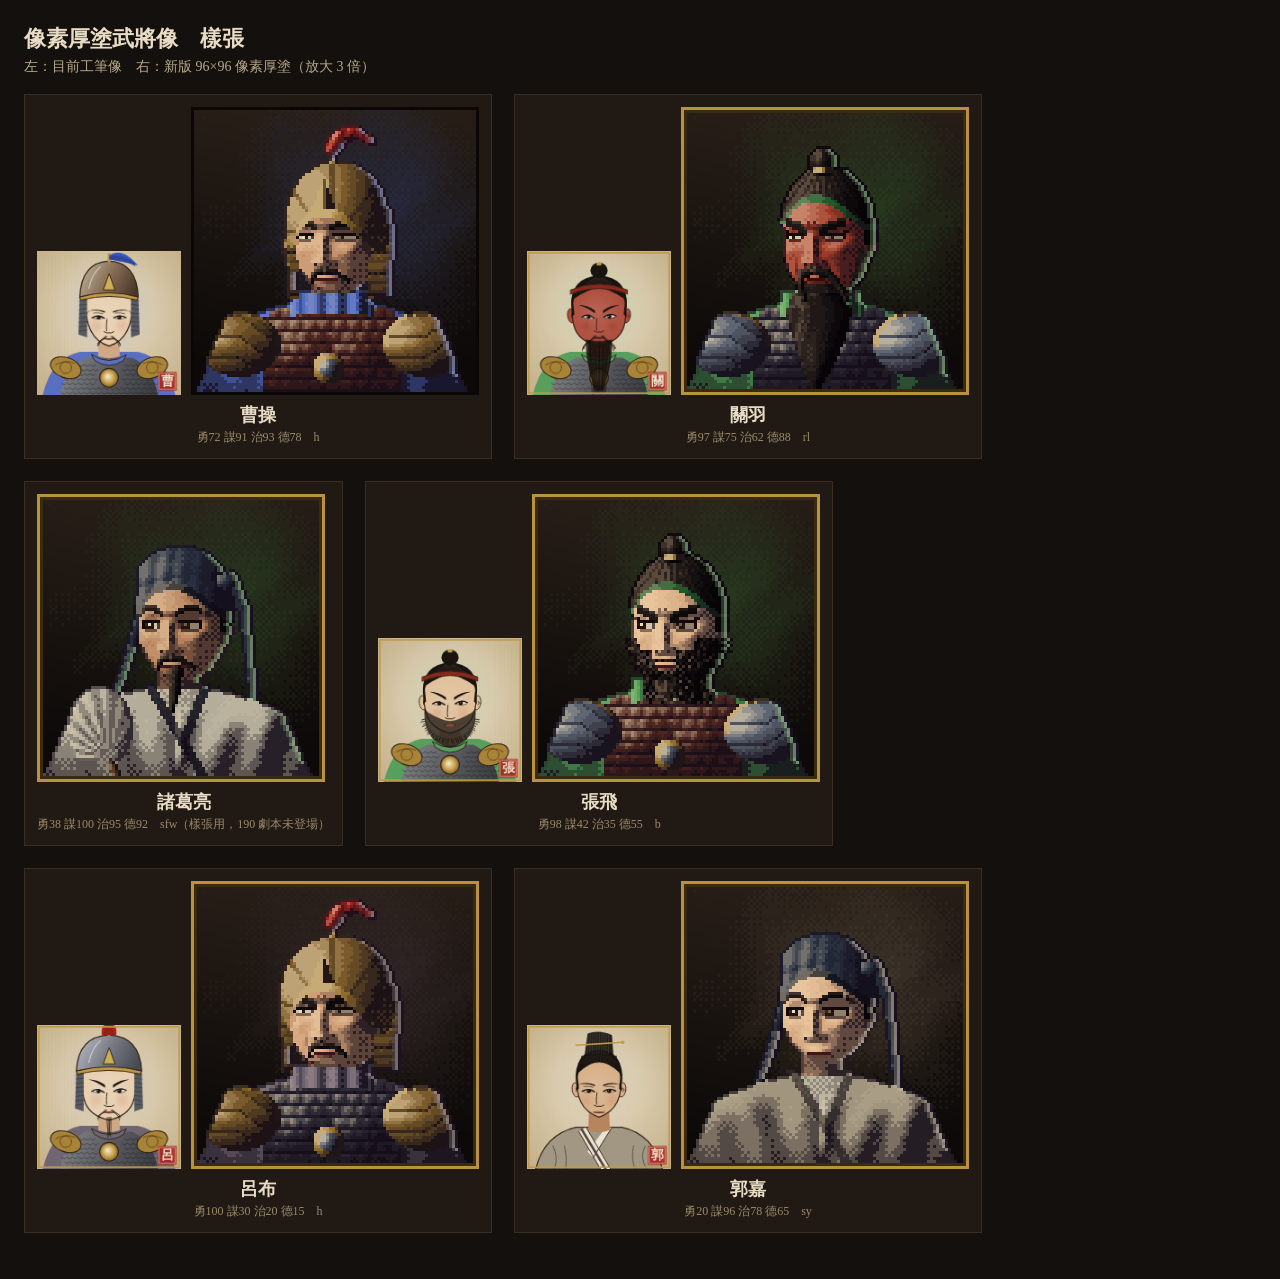
==== portraits.html @ f2afa2cf "像素厚塗武將像樣張：96×96 高度場打光 + 色階抖色，四分之三側面 新增 js/pxportrait.js 與 portraits.html 對比頁，尚未接入遊戲。  Co-Authored-By" ====
<!doctype html><html lang="zh-Hant"><head><meta charset="utf-8"><title>群雄誌｜像素厚塗武將像樣張</title>
<style>
body{background:#14100d;color:#e8dcc4;font-family:"Noto Serif TC",serif;margin:0;padding:24px}
h1{font-size:22px;margin:0 0 4px} p{margin:0 0 18px;color:#b8a888;font-size:14px}
.grid{display:flex;flex-wrap:wrap;gap:22px}
.card{background:#211a14;border:1px solid #3a2e22;padding:12px;text-align:center}
.card .pair{display:flex;gap:10px;align-items:flex-end}
.card canvas,.card img{width:288px;height:288px;image-rendering:pixelated;display:block}
.card .old{width:144px;height:144px;image-rendering:auto;opacity:.95}
.card b{display:block;margin-top:8px;font-size:18px} .card span{font-size:12px;color:#9a8a6a}
.lbl{font-size:12px;color:#8a7a5a;margin-top:2px}
.small{display:flex;flex-wrap:wrap;gap:8px;margin-top:22px}
.small canvas{width:96px;height:96px;image-rendering:pixelated}
</style></head><body>
<h1>像素厚塗武將像　樣張</h1><p>左：目前工筆像　右：新版 96×96 像素厚塗（放大 3 倍）</p>
<div class="grid" id="grid"></div>
<div class="small" id="all"></div>
<script type="module">
import { GENERALS } from './js/data.js';
import { facColor, facDark } from './js/art.js';
import { drawPortrait } from './js/portrait.js';
import { drawPxPortrait } from './js/pxportrait.js';
const extra = { 諸葛亮: { id: 9001, name: '諸葛亮', faction: 'liu', str: 38, int: 100, pol: 95, cha: 92, pers: '忠義', look: 'sfw' } };
const names = (new URLSearchParams(location.search).get('n') || '曹操,關羽,諸葛亮,張飛,呂布,郭嘉').split(',');
const grid = document.getElementById('grid');
for (const n of names) {
  const g = GENERALS.find(x => x.name === n) || extra[n]; if (!g) continue;
  const col = facColor(g.faction), dk = facDark(g.faction);
  const d = document.createElement('div'); d.className = 'card';
  const pair = document.createElement('div'); pair.className = 'pair';
  if (!extra[n]) { const o = drawPortrait(g, col, dk); o.className = 'old'; pair.append(o); }
  pair.append(drawPxPortrait(g, col, dk));
  d.append(pair);
  d.insertAdjacentHTML('beforeend', `<b>${g.name}</b><span>勇${g.str} 謀${g.int} 治${g.pol} 德${g.cha}　${g.look || ''}${extra[n] ? '（樣張用，190 劇本未登場）' : ''}</span>`);
  grid.append(d);
}
if (location.search.includes('all')) { const a = document.getElementById('all'); for (const g of GENERALS) a.append(drawPxPortrait(g, facColor(g.faction), facDark(g.faction))); }
document.title += ' ✓';
</script></body></html>
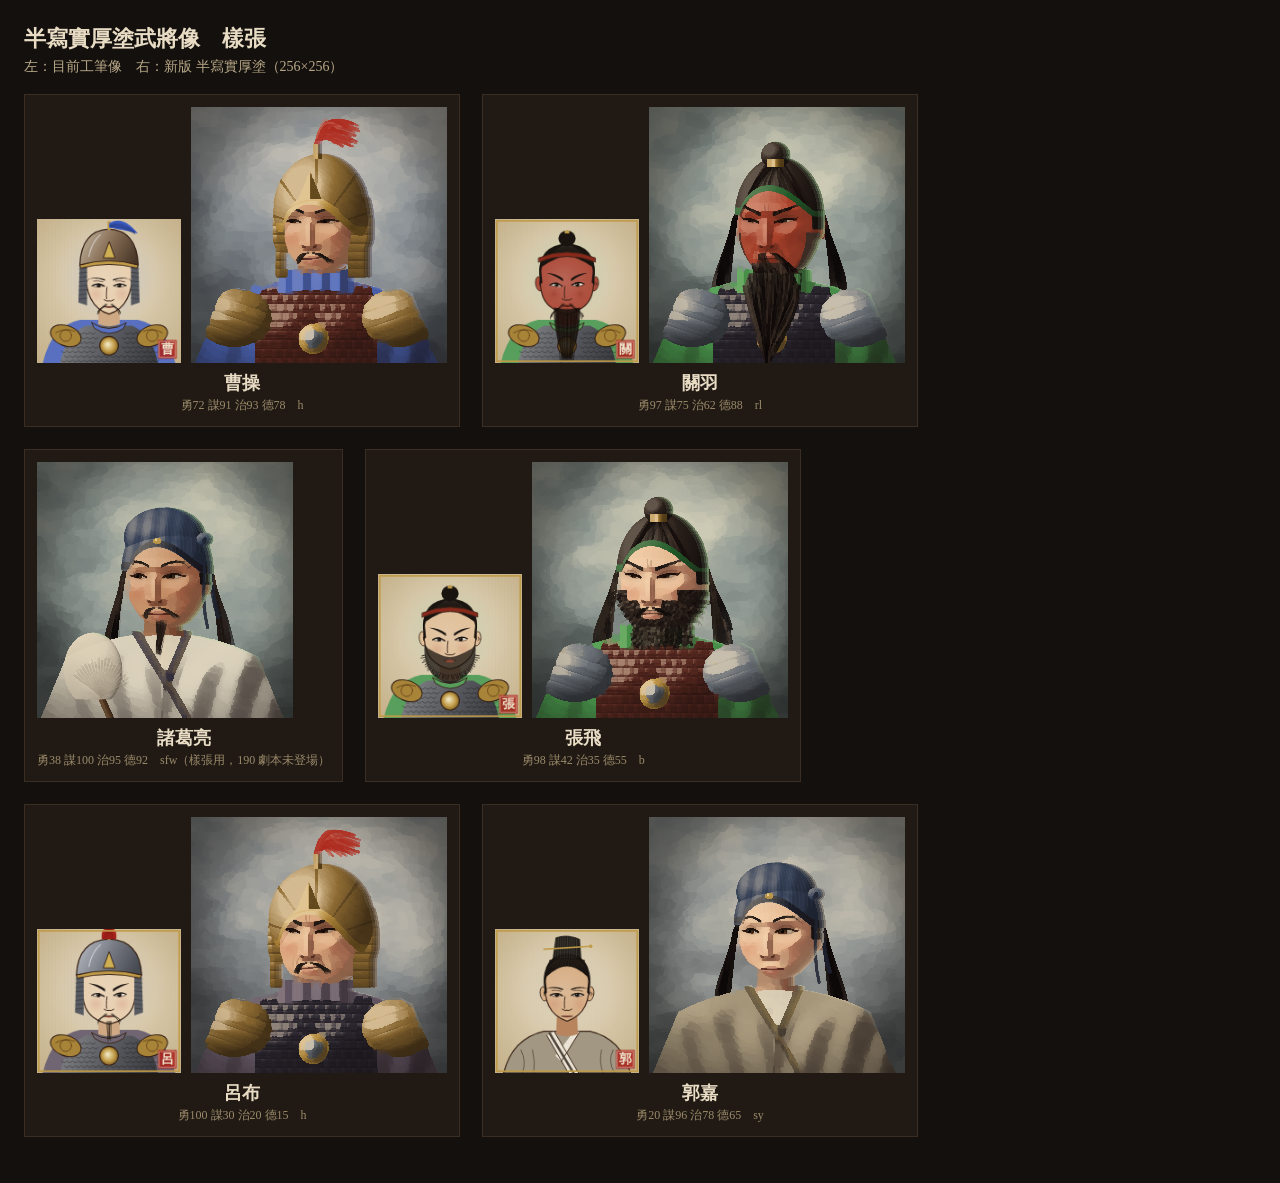
==== commit 60bfe41e: "改為半寫實厚塗武將像樣張（程式繪製 256×256）：柔光高度場、雲霧背景、筆觸五官與鬚髮、交領回紋、Kuwahara 油彩濾鏡 像素版 js/pxportrait.js 保留但不使用；尚未接入遊戲。" ====
--- a/portraits.html
+++ b/portraits.html
@@ -5,21 +5,21 @@
 .grid{display:flex;flex-wrap:wrap;gap:22px}
 .card{background:#211a14;border:1px solid #3a2e22;padding:12px;text-align:center}
 .card .pair{display:flex;gap:10px;align-items:flex-end}
-.card canvas,.card img{width:288px;height:288px;image-rendering:pixelated;display:block}
+.card canvas,.card img{width:256px;height:256px;display:block}
 .card .old{width:144px;height:144px;image-rendering:auto;opacity:.95}
 .card b{display:block;margin-top:8px;font-size:18px} .card span{font-size:12px;color:#9a8a6a}
 .lbl{font-size:12px;color:#8a7a5a;margin-top:2px}
 .small{display:flex;flex-wrap:wrap;gap:8px;margin-top:22px}
 .small canvas{width:96px;height:96px;image-rendering:pixelated}
 </style></head><body>
-<h1>像素厚塗武將像　樣張</h1><p>左：目前工筆像　右：新版 96×96 像素厚塗（放大 3 倍）</p>
+<h1>半寫實厚塗武將像　樣張</h1><p>左：目前工筆像　右：新版 半寫實厚塗（256×256）</p>
 <div class="grid" id="grid"></div>
 <div class="small" id="all"></div>
 <script type="module">
 import { GENERALS } from './js/data.js';
 import { facColor, facDark } from './js/art.js';
 import { drawPortrait } from './js/portrait.js';
-import { drawPxPortrait } from './js/pxportrait.js';
+import { drawPaintPortrait as drawPxPortrait } from './js/paintportrait.js';
 const extra = { 諸葛亮: { id: 9001, name: '諸葛亮', faction: 'liu', str: 38, int: 100, pol: 95, cha: 92, pers: '忠義', look: 'sfw' } };
 const names = (new URLSearchParams(location.search).get('n') || '曹操,關羽,諸葛亮,張飛,呂布,郭嘉').split(',');
 const grid = document.getElementById('grid');
